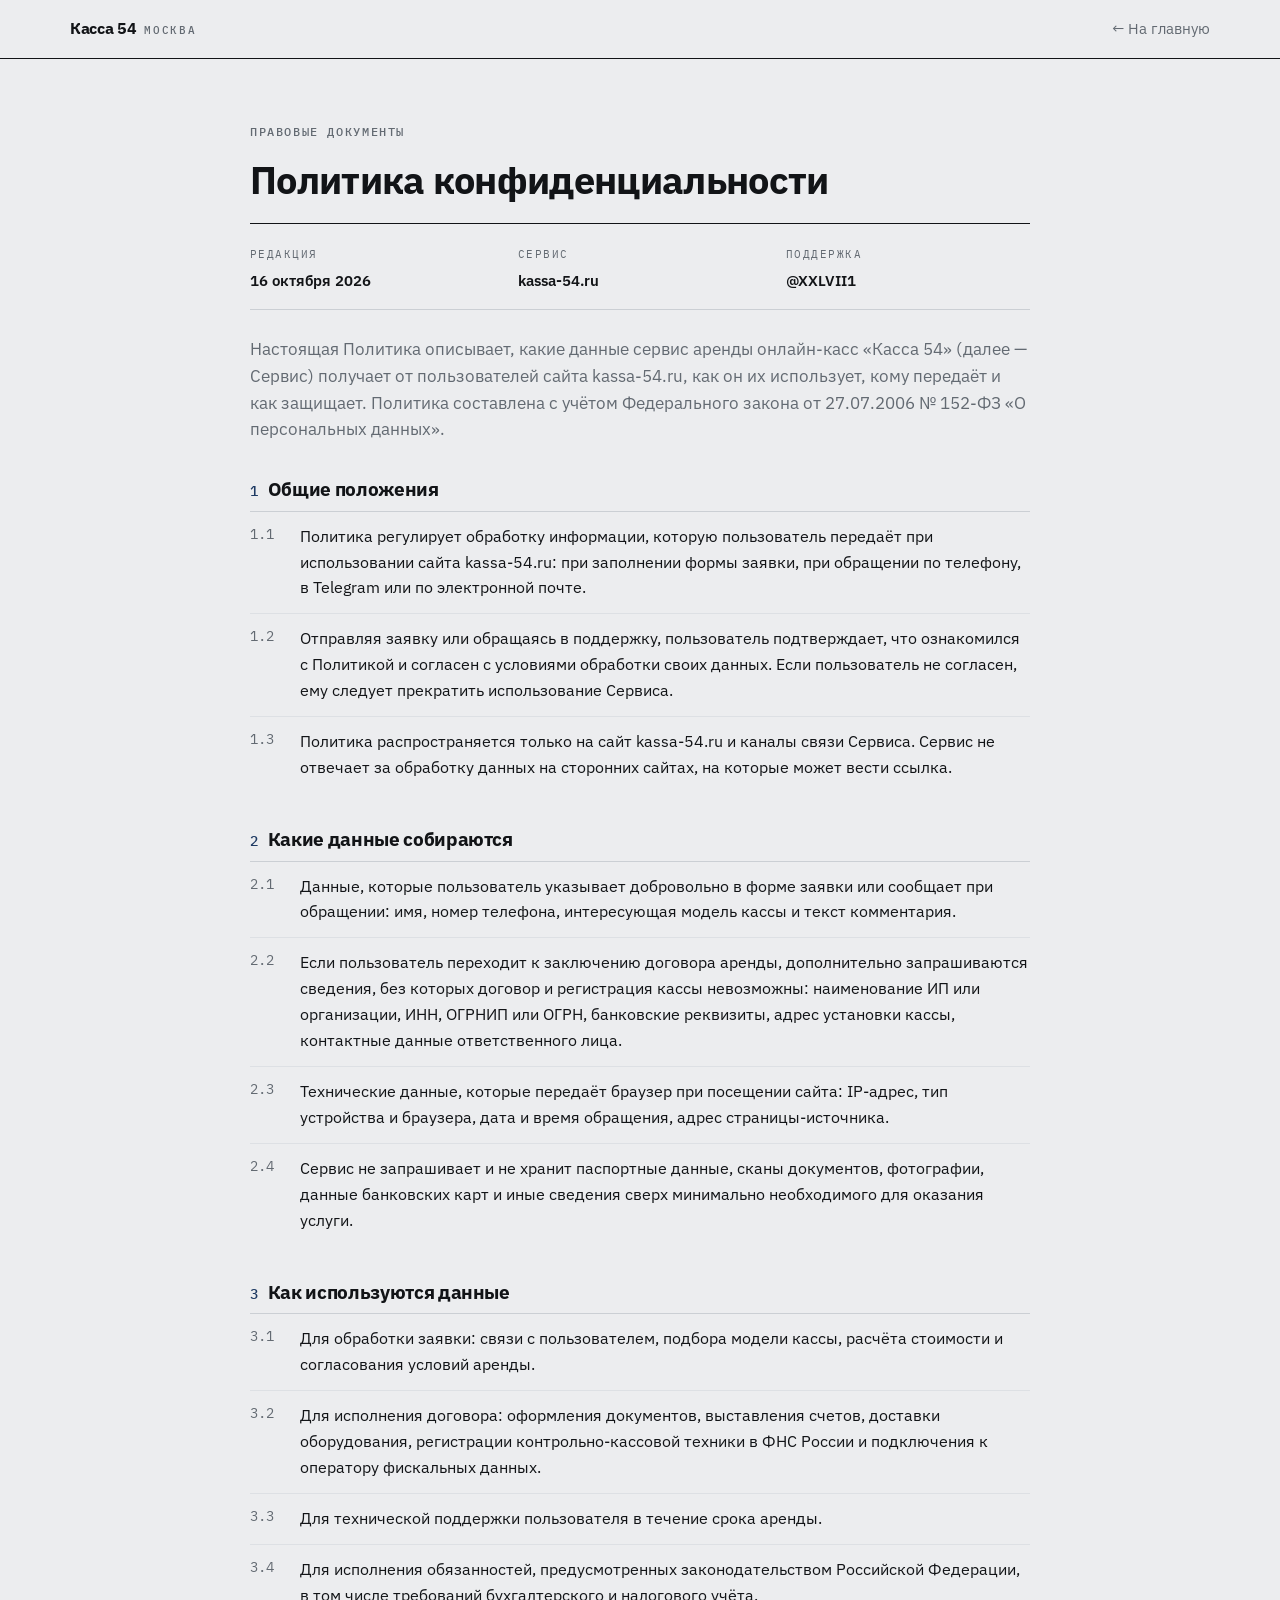
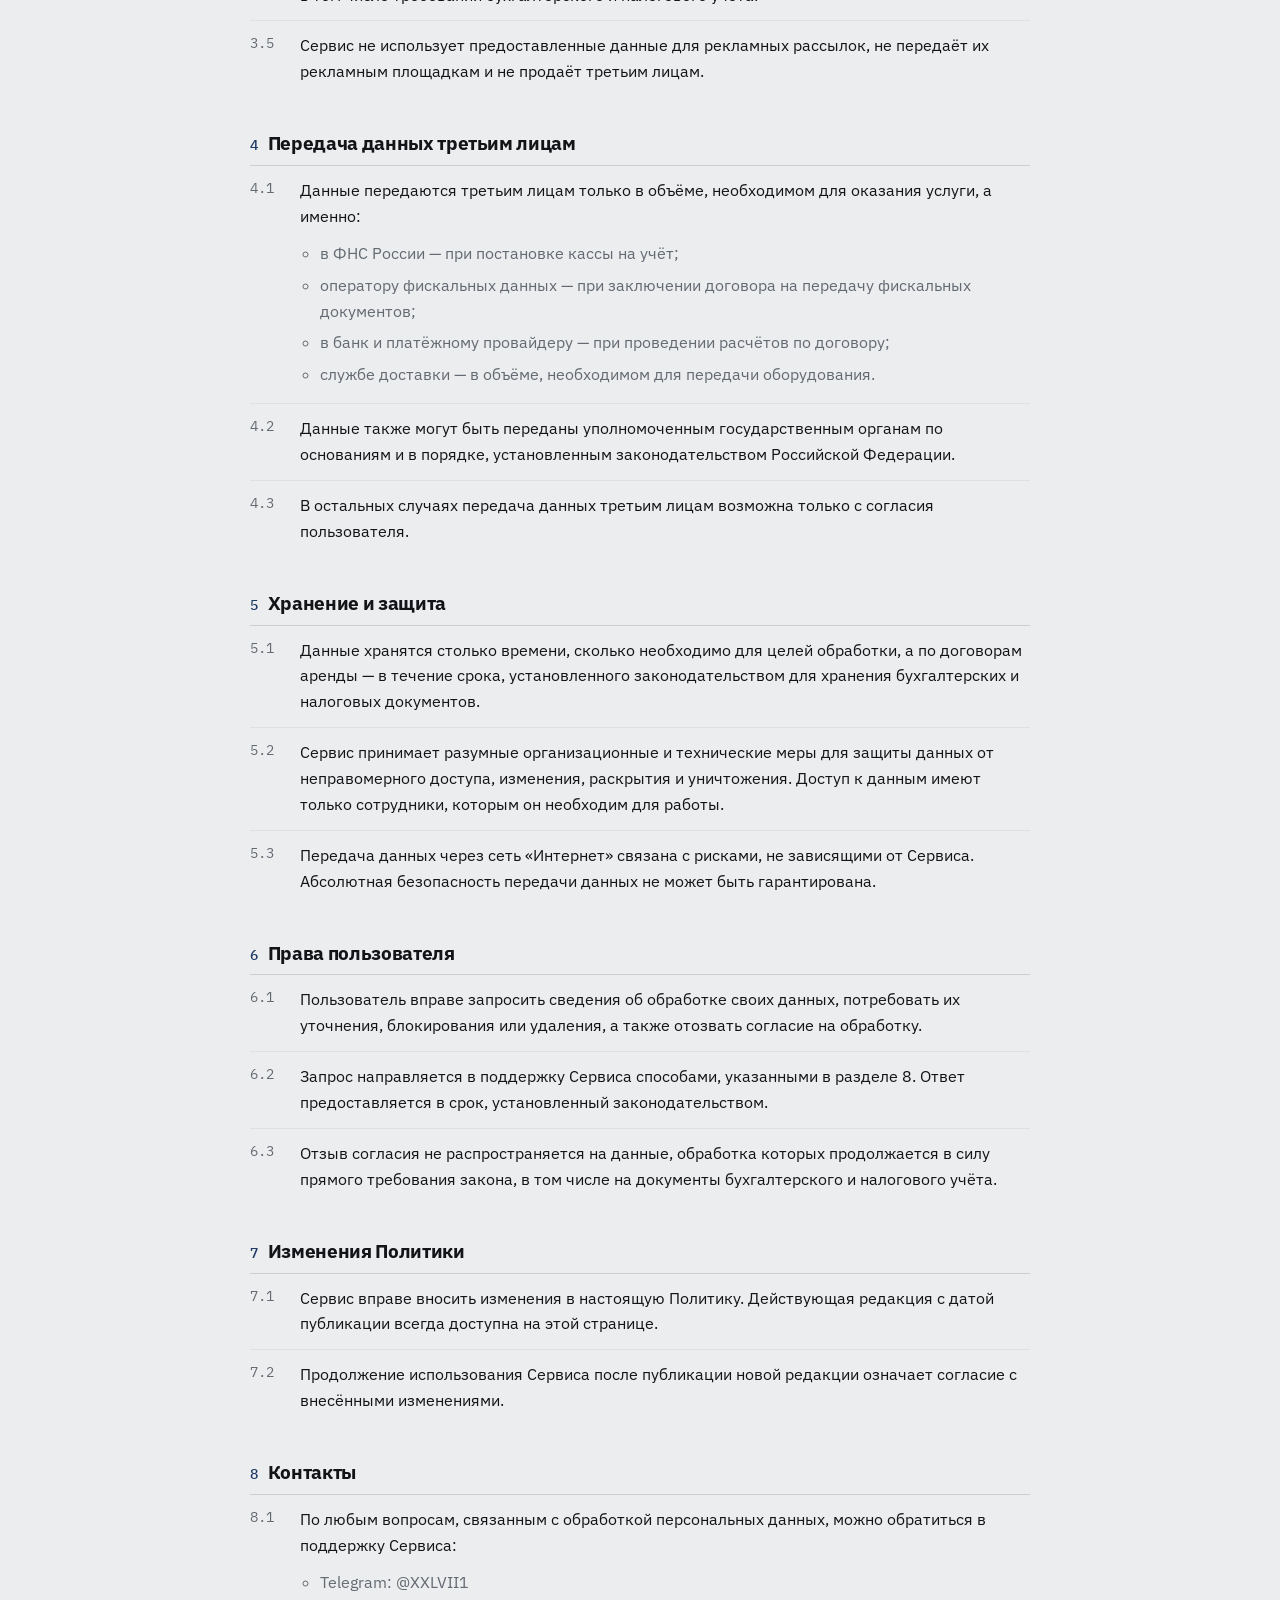
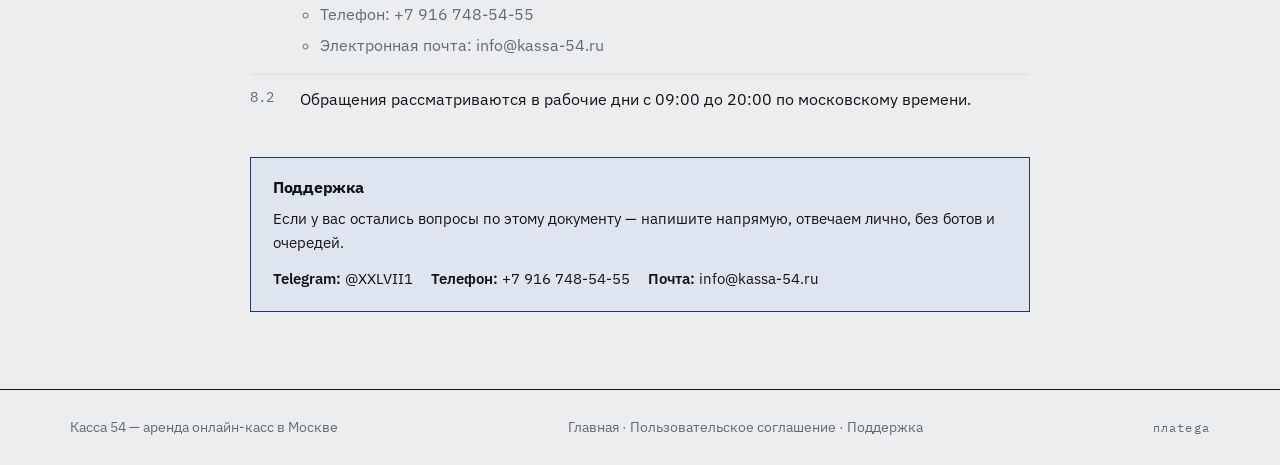
==== privacy.html @ 8b705c62 "Добавить правовые документы, страницу поддержки и кодовое слово - Политика конфиденциальности (priva" ====
<!doctype html>
<html lang="ru">
<head>
<meta charset="utf-8">
<meta name="viewport" content="width=device-width, initial-scale=1, viewport-fit=cover">
<title>Политика конфиденциальности — Касса 54</title>
<meta name="description" content="Политика конфиденциальности сервиса аренды онлайн-касс «Касса 54»: какие данные собираются, как используются и как связаться с поддержкой.">
<link rel="canonical" href="https://kassa-54.ru/privacy.html">
<link rel="preconnect" href="https://fonts.gstatic.com" crossorigin>
<link rel="stylesheet" href="https://fonts.googleapis.com/css2?family=IBM+Plex+Sans:wght@400;500;600;700&family=IBM+Plex+Mono:wght@400;500;600&display=swap">
<link rel="stylesheet" href="docs.css">
</head>
<body>

<header class="hdr">
  <div class="hdr-in">
    <a class="logo" href="/">Касса 54 <span>Москва</span></a>
    <a class="back" href="/">← На главную</a>
  </div>
</header>

<main class="wrap doc">
  <p class="eyebrow">Правовые документы</p>
  <h1>Политика конфиденциальности</h1>

  <div class="meta">
    <div><span class="k">Редакция</span><div class="v">16 октября 2026</div></div>
    <div><span class="k">Сервис</span><div class="v">kassa-54.ru</div></div>
    <div><span class="k">Поддержка</span><div class="v">@XXLVII1</div></div>
  </div>

  <p class="lead">Настоящая Политика описывает, какие данные сервис аренды онлайн-касс «Касса 54» (далее — Сервис) получает от пользователей сайта kassa-54.ru, как он их использует, кому передаёт и как защищает. Политика составлена с учётом Федерального закона от 27.07.2006 № 152-ФЗ «О персональных данных».</p>

  <section class="part">
    <h2><span class="n">1</span>Общие положения</h2>
    <ul class="clauses">
      <li><span class="c">1.1</span><span>Политика регулирует обработку информации, которую пользователь передаёт при использовании сайта kassa-54.ru: при заполнении формы заявки, при обращении по телефону, в Telegram или по электронной почте.</span></li>
      <li><span class="c">1.2</span><span>Отправляя заявку или обращаясь в поддержку, пользователь подтверждает, что ознакомился с Политикой и согласен с условиями обработки своих данных. Если пользователь не согласен, ему следует прекратить использование Сервиса.</span></li>
      <li><span class="c">1.3</span><span>Политика распространяется только на сайт kassa-54.ru и каналы связи Сервиса. Сервис не отвечает за обработку данных на сторонних сайтах, на которые может вести ссылка.</span></li>
    </ul>
  </section>

  <section class="part">
    <h2><span class="n">2</span>Какие данные собираются</h2>
    <ul class="clauses">
      <li><span class="c">2.1</span><span>Данные, которые пользователь указывает добровольно в форме заявки или сообщает при обращении: имя, номер телефона, интересующая модель кассы и текст комментария.</span></li>
      <li><span class="c">2.2</span><span>Если пользователь переходит к заключению договора аренды, дополнительно запрашиваются сведения, без которых договор и регистрация кассы невозможны: наименование ИП или организации, ИНН, ОГРНИП или ОГРН, банковские реквизиты, адрес установки кассы, контактные данные ответственного лица.</span></li>
      <li><span class="c">2.3</span><span>Технические данные, которые передаёт браузер при посещении сайта: IP-адрес, тип устройства и браузера, дата и время обращения, адрес страницы-источника.</span></li>
      <li><span class="c">2.4</span><span>Сервис не запрашивает и не хранит паспортные данные, сканы документов, фотографии, данные банковских карт и иные сведения сверх минимально необходимого для оказания услуги.</span></li>
    </ul>
  </section>

  <section class="part">
    <h2><span class="n">3</span>Как используются данные</h2>
    <ul class="clauses">
      <li><span class="c">3.1</span><span>Для обработки заявки: связи с пользователем, подбора модели кассы, расчёта стоимости и согласования условий аренды.</span></li>
      <li><span class="c">3.2</span><span>Для исполнения договора: оформления документов, выставления счетов, доставки оборудования, регистрации контрольно-кассовой техники в ФНС России и подключения к оператору фискальных данных.</span></li>
      <li><span class="c">3.3</span><span>Для технической поддержки пользователя в течение срока аренды.</span></li>
      <li><span class="c">3.4</span><span>Для исполнения обязанностей, предусмотренных законодательством Российской Федерации, в том числе требований бухгалтерского и налогового учёта.</span></li>
      <li><span class="c">3.5</span><span>Сервис не использует предоставленные данные для рекламных рассылок, не передаёт их рекламным площадкам и не продаёт третьим лицам.</span></li>
    </ul>
  </section>

  <section class="part">
    <h2><span class="n">4</span>Передача данных третьим лицам</h2>
    <ul class="clauses">
      <li><span class="c">4.1</span><span>Данные передаются третьим лицам только в объёме, необходимом для оказания услуги, а именно:
        <ul>
          <li>в ФНС России — при постановке кассы на учёт;</li>
          <li>оператору фискальных данных — при заключении договора на передачу фискальных документов;</li>
          <li>в банк и платёжному провайдеру — при проведении расчётов по договору;</li>
          <li>службе доставки — в объёме, необходимом для передачи оборудования.</li>
        </ul>
      </span></li>
      <li><span class="c">4.2</span><span>Данные также могут быть переданы уполномоченным государственным органам по основаниям и в порядке, установленным законодательством Российской Федерации.</span></li>
      <li><span class="c">4.3</span><span>В остальных случаях передача данных третьим лицам возможна только с согласия пользователя.</span></li>
    </ul>
  </section>

  <section class="part">
    <h2><span class="n">5</span>Хранение и защита</h2>
    <ul class="clauses">
      <li><span class="c">5.1</span><span>Данные хранятся столько времени, сколько необходимо для целей обработки, а по договорам аренды — в течение срока, установленного законодательством для хранения бухгалтерских и налоговых документов.</span></li>
      <li><span class="c">5.2</span><span>Сервис принимает разумные организационные и технические меры для защиты данных от неправомерного доступа, изменения, раскрытия и уничтожения. Доступ к данным имеют только сотрудники, которым он необходим для работы.</span></li>
      <li><span class="c">5.3</span><span>Передача данных через сеть «Интернет» связана с рисками, не зависящими от Сервиса. Абсолютная безопасность передачи данных не может быть гарантирована.</span></li>
    </ul>
  </section>

  <section class="part">
    <h2><span class="n">6</span>Права пользователя</h2>
    <ul class="clauses">
      <li><span class="c">6.1</span><span>Пользователь вправе запросить сведения об обработке своих данных, потребовать их уточнения, блокирования или удаления, а также отозвать согласие на обработку.</span></li>
      <li><span class="c">6.2</span><span>Запрос направляется в поддержку Сервиса способами, указанными в разделе 8. Ответ предоставляется в срок, установленный законодательством.</span></li>
      <li><span class="c">6.3</span><span>Отзыв согласия не распространяется на данные, обработка которых продолжается в силу прямого требования закона, в том числе на документы бухгалтерского и налогового учёта.</span></li>
    </ul>
  </section>

  <section class="part">
    <h2><span class="n">7</span>Изменения Политики</h2>
    <ul class="clauses">
      <li><span class="c">7.1</span><span>Сервис вправе вносить изменения в настоящую Политику. Действующая редакция с датой публикации всегда доступна на этой странице.</span></li>
      <li><span class="c">7.2</span><span>Продолжение использования Сервиса после публикации новой редакции означает согласие с внесёнными изменениями.</span></li>
    </ul>
  </section>

  <section class="part">
    <h2><span class="n">8</span>Контакты</h2>
    <ul class="clauses">
      <li><span class="c">8.1</span><span>По любым вопросам, связанным с обработкой персональных данных, можно обратиться в поддержку Сервиса:
        <ul>
          <li>Telegram: @XXLVII1</li>
          <li>Телефон: +7 916 748-54-55</li>
          <li>Электронная почта: info@kassa-54.ru</li>
        </ul>
      </span></li>
      <li><span class="c">8.2</span><span>Обращения рассматриваются в рабочие дни с 09:00 до 20:00 по московскому времени.</span></li>
    </ul>
  </section>

  <div class="callout">
    <h2>Поддержка</h2>
    <p>Если у вас остались вопросы по этому документу — напишите напрямую, отвечаем лично, без ботов и очередей.</p>
    <div class="line">
      <span><b>Telegram:</b> @XXLVII1</span>
      <span><b>Телефон:</b> +7 916 748-54-55</span>
      <span><b>Почта:</b> info@kassa-54.ru</span>
    </div>
  </div>
</main>

<footer class="ftr">
  <div class="ftr-in">
    <span>Касса 54 — аренда онлайн-касс в Москве</span>
    <span><a href="/">Главная</a> · <a href="/terms.html">Пользовательское соглашение</a> · <a href="/support.html">Поддержка</a></span>
    <span class="code">плаtega</span>
  </div>
</footer>

</body>
</html>
---- docs.css ----
/* Правовые страницы: узкая колонка документа, нумерованные пункты, те же токены что и на лендинге */
:root{
  --paper:#ECEDEF; --surface:#FFFFFF; --surface-2:#F4F5F6;
  --ink:#121417; --muted:#636A72; --line:#CBCFD4; --line-soft:#DDE0E4;
  --accent:#1E3A63; --accent-ink:#FFFFFF; --accent-soft:#DFE5EE;
  --sans:'IBM Plex Sans',system-ui,'Segoe UI',sans-serif;
  --mono:'IBM Plex Mono',ui-monospace,'Courier New',monospace;
}
@media (prefers-color-scheme:dark){
  :root:not([data-theme="light"]){
    --paper:#0F1113; --surface:#15181B; --surface-2:#1B1F22;
    --ink:#E6E8EA; --muted:#939AA2; --line:#2A2F34; --line-soft:#23282C;
    --accent:#86AAD8; --accent-ink:#0F1113; --accent-soft:#1A2430;
    color-scheme:dark;
  }
}
:root[data-theme="dark"]{
  --paper:#0F1113; --surface:#15181B; --surface-2:#1B1F22;
  --ink:#E6E8EA; --muted:#939AA2; --line:#2A2F34; --line-soft:#23282C;
  --accent:#86AAD8; --accent-ink:#0F1113; --accent-soft:#1A2430;
  color-scheme:dark;
}

*{box-sizing:border-box; border-radius:0}
body{
  margin:0; background:var(--paper); color:var(--ink);
  font-family:var(--sans); font-size:16px; line-height:1.62;
  -webkit-font-smoothing:antialiased;
}
a{color:inherit}
h1,h2{margin:0; font-weight:700; letter-spacing:-.018em; line-height:1.14; text-wrap:balance}
p{margin:0}
.wrap{width:100%; max-width:820px; margin-inline:auto; padding-inline:20px}
:focus-visible{outline:2px solid var(--accent); outline-offset:2px}

.hdr{position:sticky; top:env(safe-area-inset-top,0px); z-index:50; background:var(--paper); border-bottom:1px solid var(--ink)}
.hdr-in{display:flex; align-items:center; gap:20px; min-height:58px; max-width:1180px; margin-inline:auto; padding-inline:20px}
.logo{display:flex; align-items:baseline; gap:8px; font-weight:700; font-size:16px; letter-spacing:-.02em; text-decoration:none}
.logo span{font-family:var(--mono); font-size:10.5px; font-weight:500; letter-spacing:.16em; color:var(--muted); text-transform:uppercase}
.back{margin-left:auto; font-size:14.5px; color:var(--muted); text-decoration:none}
.back:hover{color:var(--ink)}

.doc{padding-block:clamp(36px,5vw,64px) clamp(48px,6vw,80px)}
.eyebrow{font-family:var(--mono); font-size:11.5px; font-weight:500; letter-spacing:.14em; text-transform:uppercase; color:var(--muted)}
.doc h1{font-size:clamp(26px,3.6vw,38px); margin-top:16px}
.meta{
  margin-top:22px; padding:16px 0; border-top:1px solid var(--ink); border-bottom:1px solid var(--line);
  display:grid; grid-template-columns:repeat(auto-fit,minmax(190px,1fr)); gap:14px 24px;
}
.meta div{min-width:0}
.meta .k{font-family:var(--mono); font-size:10.5px; letter-spacing:.14em; text-transform:uppercase; color:var(--muted)}
.meta .v{font-size:15px; font-weight:600; margin-top:3px; overflow-wrap:anywhere}

.lead{margin-top:26px; color:var(--muted); font-size:16.5px}

section.part{margin-top:36px}
section.part h2{font-size:19px; padding-bottom:10px; border-bottom:1px solid var(--line)}
section.part h2 .n{font-family:var(--mono); font-size:14px; color:var(--accent); margin-right:10px; font-weight:500}
.clauses{list-style:none; padding:0; margin:0}
.clauses li{display:grid; grid-template-columns:46px 1fr; gap:4px; padding:12px 0; border-bottom:1px solid var(--line-soft)}
.clauses li:last-child{border-bottom:none}
.clauses .c{font-family:var(--mono); font-size:13.5px; color:var(--muted); font-variant-numeric:tabular-nums}
.clauses ul{margin:8px 0 0; padding-left:20px; color:var(--muted)}
.clauses ul li{display:list-item; grid-template-columns:none; padding:3px 0; border:none}

.callout{margin-top:32px; padding:20px 22px; border:1px solid var(--accent); background:var(--accent-soft)}
.callout h2{font-size:16px}
.callout p{margin-top:10px; font-size:15px}
.callout .line{display:flex; flex-wrap:wrap; gap:6px 18px; margin-top:12px; font-size:15px}
.callout b{font-weight:600}

.ftr{border-top:1px solid var(--ink); padding-block:26px; font-size:14px; color:var(--muted)}
.ftr-in{display:flex; flex-wrap:wrap; gap:10px 24px; align-items:center; justify-content:space-between; max-width:1180px; margin-inline:auto; padding-inline:20px}
.ftr a{text-decoration:none}
.ftr a:hover{color:var(--ink)}
.code{font-family:var(--mono); font-size:12px; letter-spacing:.1em; color:var(--muted)}
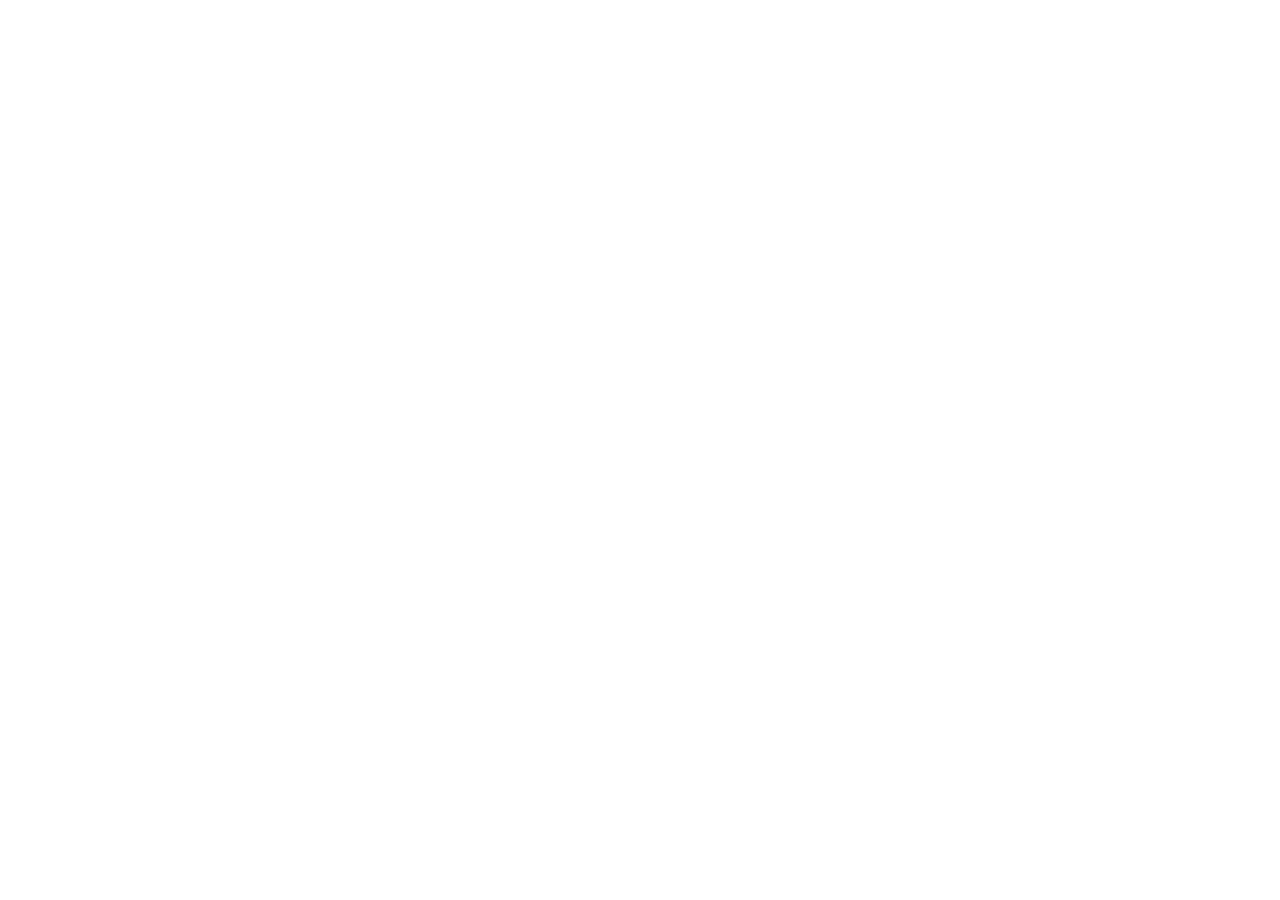
==== commit 4fac622f: "Защита сайта: CSP, referrer-policy, принудительный переход на HTTPS, страница 404 Co-Authored-By: Cl" ====
--- a/privacy.html
+++ b/privacy.html
@@ -2,6 +2,9 @@
 <html lang="ru">
 <head>
 <meta charset="utf-8">
+<meta http-equiv="Content-Security-Policy" content="default-src 'self'; style-src 'self' 'unsafe-inline' https://fonts.googleapis.com; font-src 'self' https://fonts.gstatic.com; script-src 'self' 'unsafe-inline'; img-src 'self' data:; connect-src 'self'; form-action 'none'; base-uri 'self'; object-src 'none'; frame-src 'none'; upgrade-insecure-requests">
+<meta name="referrer" content="strict-origin-when-cross-origin">
+<script>(function(){if(location.protocol==='http:'&&location.hostname.indexOf('.')>-1){location.replace('https://'+location.host+location.pathname+location.search+location.hash);}})();</script>
 <meta name="viewport" content="width=device-width, initial-scale=1, viewport-fit=cover">
 <title>Политика конфиденциальности — Касса 54</title>
 <meta name="description" content="Политика конфиденциальности сервиса аренды онлайн-касс «Касса 54»: какие данные собираются, как используются и как связаться с поддержкой.">
